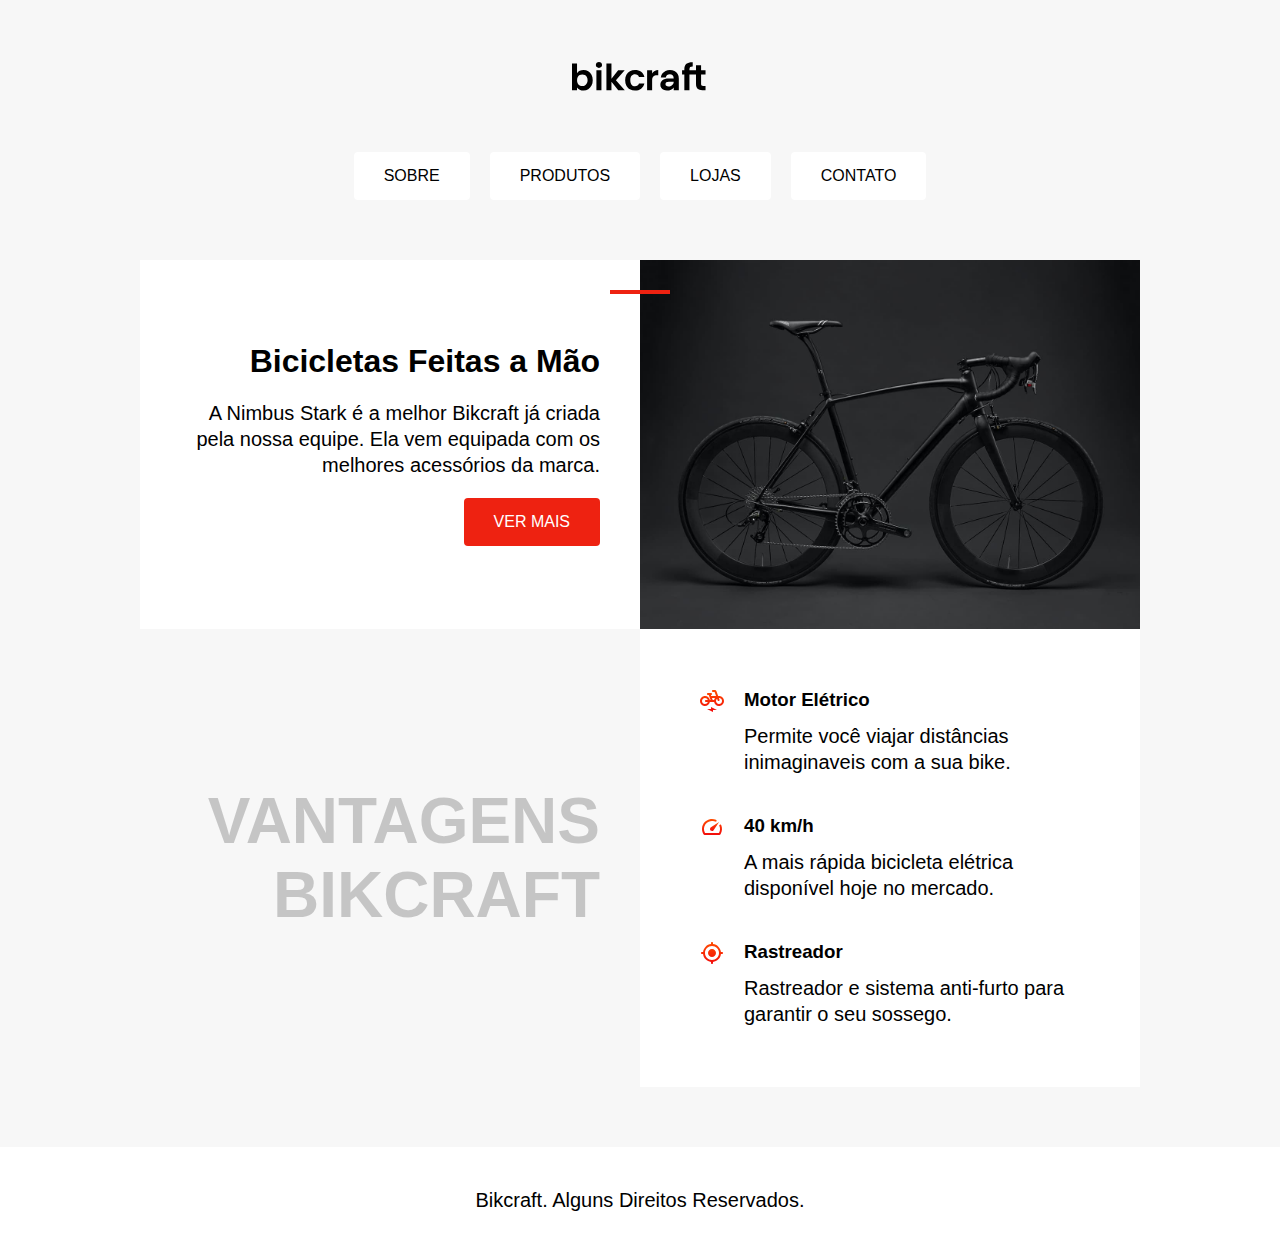
==== bikcraft/index.html @ 5e64412f "exercício bikcraft" ====
<!DOCTYPE html>
<html>
  <head>
    <meta charset="UTF-8" />
    <title>Bikcraft</title>
    <link rel="stylesheet" href="./style.css" />
  </head>

  <body>
    <img src="./img/bikcraft.svg" alt="Bikcraft" />

    <div class="menu">
      <a href="/">Sobre</a>
      <a href="/">Produtos</a>
      <a href="/">Lojas</a>
      <a href="/">Contato</a>
    </div>

    <div class="conteudo">
      <div class="introducao">
        <span class="detalhe"></span>
        <h1>Bicicletas Feitas a Mão</h1>
        <p>
          A Nimbus Stark é a melhor Bikcraft já criada pela nossa equipe. Ela
          vem equipada com os melhores acessórios da marca.
        </p>
        <a class="botao" href="/">Ver Mais</a>
      </div>

      <img src="./img/bicicleta.jpg" alt="Bicicleta Bikcraft Preta" />

      <h2 class="subtitulo">Vantagens Bikcraft</h2>

      <div class="vantagens">
        <div class="vantagens-item">
          <img src="./img/eletrica.svg" alt="" />
          <h3>Motor Elétrico</h3>
          <p>Permite você viajar distâncias inimaginaveis com a sua bike.</p>
        </div>
        <div class="vantagens-item">
          <img src="./img/velocidade.svg" alt="" />
          <h3>40 km/h</h3>
          <p>A mais rápida bicicleta elétrica disponível hoje no mercado.</p>
        </div>
        <div class="vantagens-item">
          <img src="./img/rastreador.svg" alt="" />
          <h3>Rastreador</h3>
          <p>Rastreador e sistema anti-furto para garantir o seu sossego.</p>
        </div>
      </div>
    </div>

    <div class="rodape">
      <p>Bikcraft. Alguns Direitos Reservados.</p>
    </div>
  </body>
</html>
---- bikcraft/style.css ----
body {
    font-family: Arial, Helvetica, sans-serif;
    margin: 0px;
    background: #f7f7f7;
    display: grid;
    gap: 60px;
    justify-items: center;
    margin-top: 60px;
  }
  
  img {
    max-width: 100%;
    display: block;
  }
  
  a {
    text-decoration: none;
  }
  
  p,
  h1,
  h2,
  h3 {
    margin: 0px;
  }
  
  p {
    font-size: 20px;
    line-height: 1.3;
  }
  
  .menu {
    display: flex;
    flex-wrap: wrap;
    gap: 20px;
    justify-content: center;
  }
  
  .menu a {
    background: #ffffff;
    padding: 15px 30px;
    border-radius: 4px;
    color: #000000;
    text-transform: uppercase;
  }
  
  .conteudo {
    display: grid;
    grid-template-columns: 1fr 1fr;
    max-width: 1000px;
  }
  
  .introducao {
    background: #fff;
    padding: 40px;
    text-align: right;
    position: relative;
    display: grid;
    gap: 20px;
    align-content: center;
    justify-items: end;
  }
  
  .detalhe {
    width: 60px;
    height: 4px;
    background: #e21;
    position: absolute;
    top: 30px;
    right: -30px;
  }
  
  .botao {
    background: #e21;
    color: #fff;
    padding: 15px 30px;
    border-radius: 4px;
    text-transform: uppercase;
  }
  
  .subtitulo {
    font-size: 64px;
    text-transform: uppercase;
    color: rgba(0, 0, 0, 0.2);
    text-align: right;
    padding: 40px;
    align-self: center;
  }
  
  .vantagens {
    background: #fff;
    padding: 40px;
  }
  
  .vantagens-item {
    display: grid;
    grid-template-columns: auto 1fr;
    gap: 10px 20px;
    padding: 20px;
  }
  
  .vantagens-item p {
    grid-column: 2;
  }
  
  .rodape {
    background: #fff;
    width: 100%;
    text-align: center;
    padding: 40px;
    box-sizing: border-box;
  }
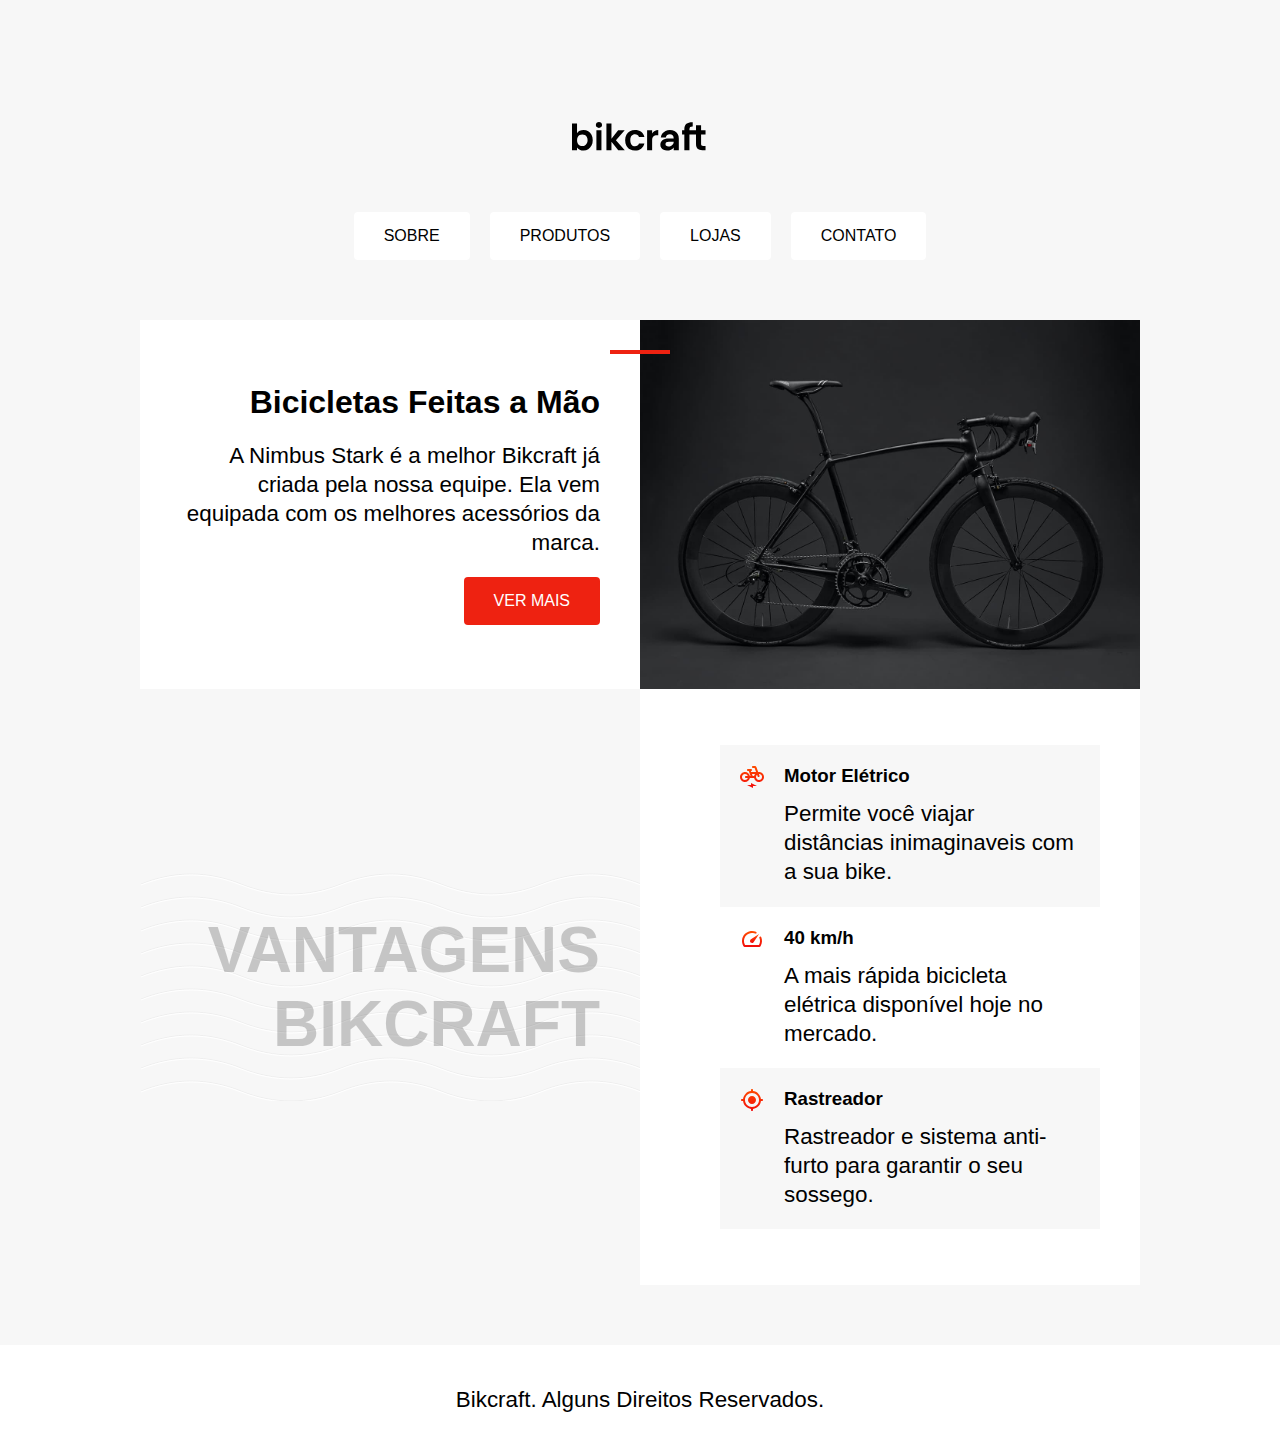
==== commit f24190ed: "refatoração bikcraft" ====
--- a/bikcraft/index.html
+++ b/bikcraft/index.html
@@ -5,20 +5,34 @@
     <title>Bikcraft</title>
     <link rel="stylesheet" href="./style.css" />
   </head>
+    <!-- Refatoração:
+    1- utilizar tags semanticas (nav, article, ul e outras. 
+    utilizar aria-label quando possivel);
+    2- modificar as unidades (de px para rem);
+    3- modificar o background do subtitulo (onda.svg);
+    4- mudar os estados de alguns elementos ao passar o mouse por cima
+    (borda vermelha nos links do menu, vermelho escuro no botão #900
+    e borda esquerda vermelha nas vantagens);
+    5- pintar os itens ímpares (das vantagens com o tom de cinza claro 
+    e backgroud com #f7f7f7);
+    6- substituir o span decorativo (pelo pseudo element ideal (before ou after?))
+    -->
 
   <body>
-    <img src="./img/bikcraft.svg" alt="Bikcraft" />
 
-    <div class="menu">
-      <a href="/">Sobre</a>
-      <a href="/">Produtos</a>
-      <a href="/">Lojas</a>
-      <a href="/">Contato</a>
-    </div>
+    <header>  
+      <img src="./img/bikcraft.svg" alt="Bikcraft" />
+
+      <nav class="menu" aria-label="primaria" >
+        <a href="/">Sobre</a>
+        <a href="/">Produtos</a>
+        <a href="/">Lojas</a>
+        <a href="/">Contato</a>
+      </nav>
+    </header>  
 
     <div class="conteudo">
       <div class="introducao">
-        <span class="detalhe"></span>
         <h1>Bicicletas Feitas a Mão</h1>
         <p>
           A Nimbus Stark é a melhor Bikcraft já criada pela nossa equipe. Ela
@@ -31,27 +45,29 @@
 
       <h2 class="subtitulo">Vantagens Bikcraft</h2>
 
-      <div class="vantagens">
-        <div class="vantagens-item">
-          <img src="./img/eletrica.svg" alt="" />
-          <h3>Motor Elétrico</h3>
-          <p>Permite você viajar distâncias inimaginaveis com a sua bike.</p>
-        </div>
-        <div class="vantagens-item">
-          <img src="./img/velocidade.svg" alt="" />
-          <h3>40 km/h</h3>
-          <p>A mais rápida bicicleta elétrica disponível hoje no mercado.</p>
-        </div>
-        <div class="vantagens-item">
-          <img src="./img/rastreador.svg" alt="" />
-          <h3>Rastreador</h3>
-          <p>Rastreador e sistema anti-furto para garantir o seu sossego.</p>
-        </div>
-      </div>
+      <section aria-label="vantagens" class="vantagens">
+        <ol >
+          <li class="vantagens-item">
+            <img src="./img/eletrica.svg" alt="" />
+            <h3>Motor Elétrico</h3>
+            <p>Permite você viajar distâncias inimaginaveis com a sua bike.</p>
+          </li>
+          <li class="vantagens-item">
+            <img src="./img/velocidade.svg" alt="" />
+            <h3>40 km/h</h3>
+            <p>A mais rápida bicicleta elétrica disponível hoje no mercado.</p>
+          </li>
+          <li class="vantagens-item">
+            <img src="./img/rastreador.svg" alt="" />
+            <h3>Rastreador</h3>
+            <p>Rastreador e sistema anti-furto para garantir o seu sossego.</p>
+          </li>
+        </ol>
+      </section>
     </div>
 
-    <div class="rodape">
+    <footer class="rodape">
       <p>Bikcraft. Alguns Direitos Reservados.</p>
-    </div>
+    </footer>
   </body>
 </html>
--- a/bikcraft/style.css
+++ b/bikcraft/style.css
@@ -1,4 +1,4 @@
-body {
+body, header {
     font-family: Arial, Helvetica, sans-serif;
     margin: 0px;
     background: #f7f7f7;
@@ -25,7 +25,7 @@
   }
   
   p {
-    font-size: 20px;
+    font-size: 1.4rem;
     line-height: 1.3;
   }
   
@@ -43,11 +43,16 @@
     color: #000000;
     text-transform: uppercase;
   }
+
+  .menu a:hover {
+    box-shadow:0px 0px 0px 3px #e21;
+  }
   
   .conteudo {
     display: grid;
     grid-template-columns: 1fr 1fr;
     max-width: 1000px;
+    position: relative;
   }
   
   .introducao {
@@ -61,13 +66,15 @@
     justify-items: end;
   }
   
-  .detalhe {
+  .introducao::before {
+    content: '';
     width: 60px;
     height: 4px;
     background: #e21;
     position: absolute;
     top: 30px;
     right: -30px;
+    display: inline-block;
   }
   
   .botao {
@@ -77,19 +84,36 @@
     border-radius: 4px;
     text-transform: uppercase;
   }
+
+  .botao:hover {
+    background: #900 ;
+  }
   
   .subtitulo {
-    font-size: 64px;
+    font-size: 4rem;
     text-transform: uppercase;
     color: rgba(0, 0, 0, 0.2);
     text-align: right;
     padding: 40px;
     align-self: center;
+    background-image: url('./img/onda.svg');
   }
   
   .vantagens {
     background: #fff;
     padding: 40px;
+  }
+
+  ul {
+    text-decoration: none;
+  }
+
+  .vantagens li:nth-child(odd) {
+    background: #f7f7f7;
+  }
+
+  .vantagens li:hover {
+    box-shadow:-3px 0px 0px 0px #e21;
   }
   
   .vantagens-item {
